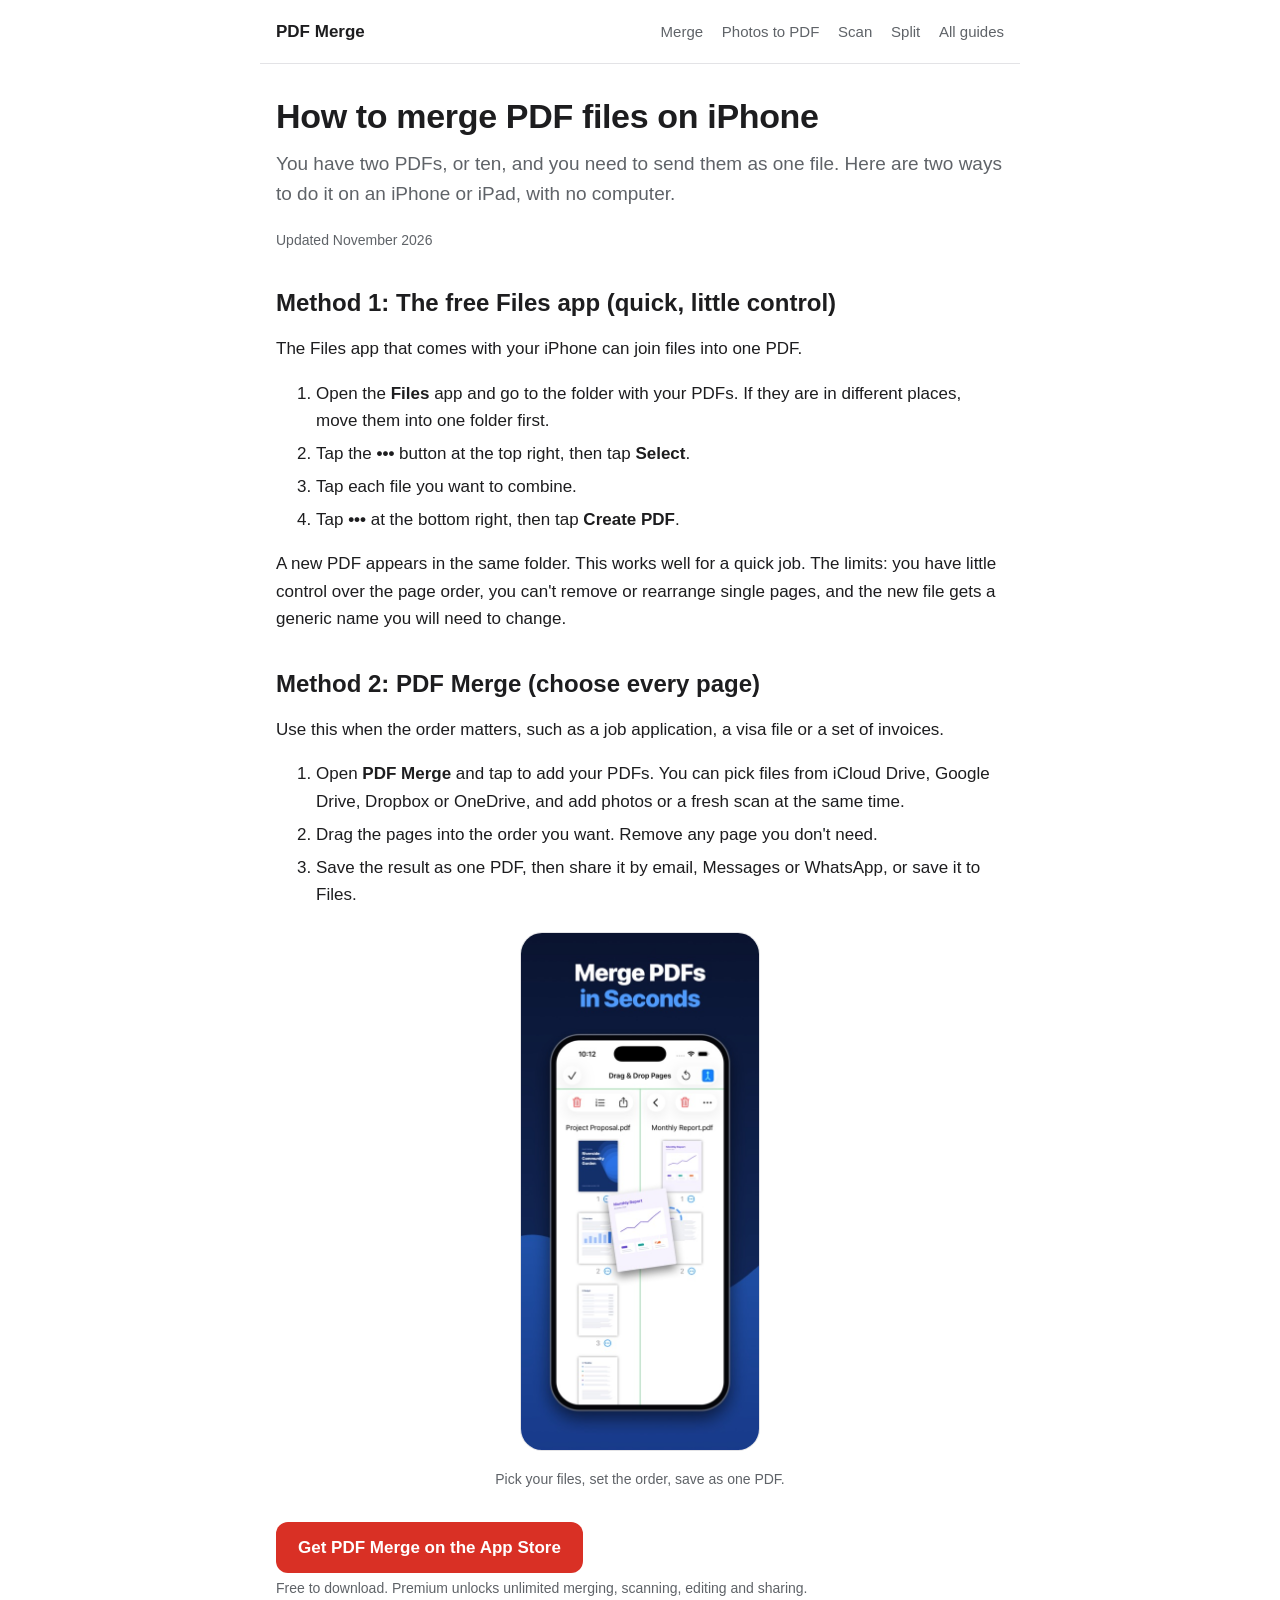
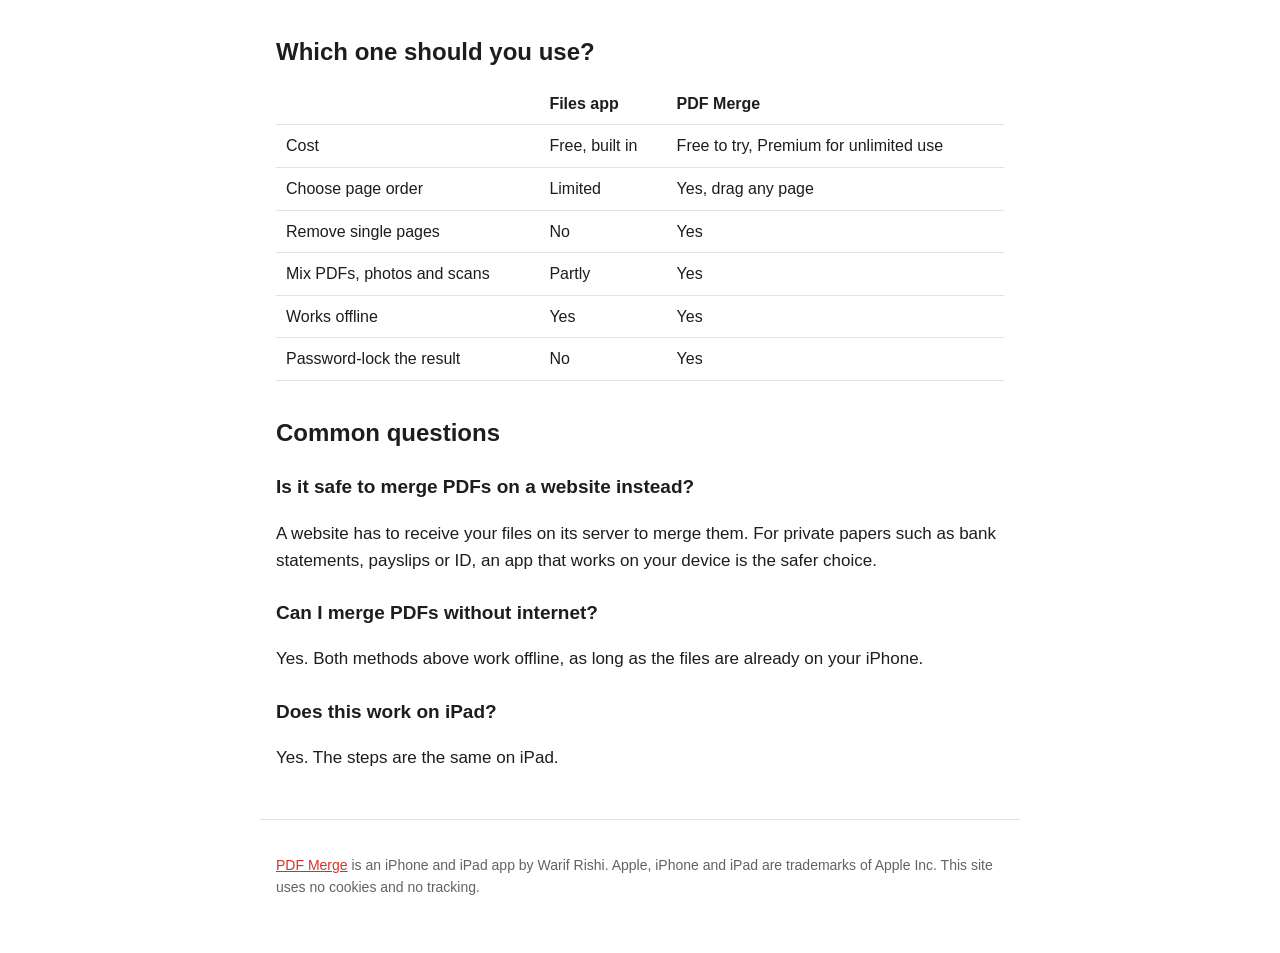
==== merge-pdf-on-iphone.html @ 70d4e58e "PDF Merge website: home and four how-to guides Co-Authored-By: Claude Opus 5.5 <noreply@anthropic.co" ====
<!doctype html>
<html lang="en">
<head>
<meta charset="utf-8">
<meta name="viewport" content="width=device-width, initial-scale=1">
<title>How to Merge PDF Files on iPhone (Free and Offline)</title>
<meta name="description" content="Two ways to combine PDF files on iPhone or iPad: the free built-in Files app method, and how to merge PDFs with full control over page order using PDF Merge.">
<meta name="apple-itunes-app" content="app-id=1482731740">
<link rel="canonical" href="https://rishi420.github.io/pdf-merge/merge-pdf-on-iphone.html">
<link rel="stylesheet" href="style.css">
</head>
<body>
<header>
  <a class="brand" href="./">PDF Merge</a>
  <nav>
    <a href="merge-pdf-on-iphone.html">Merge</a>
    <a href="photos-to-pdf-on-iphone.html">Photos to PDF</a>
    <a href="scan-documents-to-pdf-on-iphone.html">Scan</a>
    <a href="split-pdf-on-iphone.html">Split</a>
    <a class="keep" href="./#guides">All guides</a>
  </nav>
</header>
<main>
  <h1>How to merge PDF files on iPhone</h1>
  <p class="lede">You have two PDFs, or ten, and you need to send them as one file. Here are two ways to do it on an iPhone or iPad, with no computer.</p>
  <p class="updated">Updated November 2026</p>

  <h2>Method 1: The free Files app (quick, little control)</h2>
  <p>The Files app that comes with your iPhone can join files into one PDF.</p>
  <ol>
    <li>Open the <strong>Files</strong> app and go to the folder with your PDFs. If they are in different places, move them into one folder first.</li>
    <li>Tap the <strong>•••</strong> button at the top right, then tap <strong>Select</strong>.</li>
    <li>Tap each file you want to combine.</li>
    <li>Tap <strong>•••</strong> at the bottom right, then tap <strong>Create PDF</strong>.</li>
  </ol>
  <p>A new PDF appears in the same folder. This works well for a quick job. The limits: you have little control over the page order, you can't remove or rearrange single pages, and the new file gets a generic name you will need to change.</p>

  <h2>Method 2: PDF Merge (choose every page)</h2>
  <p>Use this when the order matters, such as a job application, a visa file or a set of invoices.</p>
  <ol>
    <li>Open <strong>PDF Merge</strong> and tap to add your PDFs. You can pick files from iCloud Drive, Google Drive, Dropbox or OneDrive, and add photos or a fresh scan at the same time.</li>
    <li>Drag the pages into the order you want. Remove any page you don't need.</li>
    <li>Save the result as one PDF, then share it by email, Messages or WhatsApp, or save it to Files.</li>
  </ol>
  <figure>
    <img src="img/01-merge-pdfs.jpg" width="480" height="1043" alt="Several PDFs being combined into one file in PDF Merge">
    <figcaption>Pick your files, set the order, save as one PDF.</figcaption>
  </figure>
  <a class="cta" href="https://apps.apple.com/app/id1482731740?ct=site-merge">Get PDF Merge on the App Store</a>
  <span class="cta-note">Free to download. Premium unlocks unlimited merging, scanning, editing and sharing.</span>

  <h2>Which one should you use?</h2>
  <table>
    <tr><th></th><th>Files app</th><th>PDF Merge</th></tr>
    <tr><td>Cost</td><td>Free, built in</td><td>Free to try, Premium for unlimited use</td></tr>
    <tr><td>Choose page order</td><td>Limited</td><td>Yes, drag any page</td></tr>
    <tr><td>Remove single pages</td><td>No</td><td>Yes</td></tr>
    <tr><td>Mix PDFs, photos and scans</td><td>Partly</td><td>Yes</td></tr>
    <tr><td>Works offline</td><td>Yes</td><td>Yes</td></tr>
    <tr><td>Password-lock the result</td><td>No</td><td>Yes</td></tr>
  </table>

  <h2>Common questions</h2>
  <h3>Is it safe to merge PDFs on a website instead?</h3>
  <p>A website has to receive your files on its server to merge them. For private papers such as bank statements, payslips or ID, an app that works on your device is the safer choice.</p>
  <h3>Can I merge PDFs without internet?</h3>
  <p>Yes. Both methods above work offline, as long as the files are already on your iPhone.</p>
  <h3>Does this work on iPad?</h3>
  <p>Yes. The steps are the same on iPad.</p>
</main>
<footer>
  <p><a href="./">PDF Merge</a> is an iPhone and iPad app by Warif Rishi. Apple, iPhone and iPad are trademarks of Apple Inc. This site uses no cookies and no tracking.</p>
</footer>
</body>
</html>
---- style.css ----
:root {
  --bg: #ffffff;
  --text: #1d1d1f;
  --muted: #5f6368;
  --accent: #d93025;
  --accent-text: #ffffff;
  --card: #f5f5f7;
  --border: #e3e3e6;
}
@media (prefers-color-scheme: dark) {
  :root {
    --bg: #111113;
    --text: #f2f2f4;
    --muted: #a1a1a8;
    --accent: #ff5a4e;
    --accent-text: #111113;
    --card: #1c1c1f;
    --border: #2c2c30;
  }
}
* { box-sizing: border-box; }
html { -webkit-text-size-adjust: 100%; }
body {
  margin: 0;
  background: var(--bg);
  color: var(--text);
  font: 17px/1.6 -apple-system, BlinkMacSystemFont, "Segoe UI", Roboto, Helvetica, Arial, sans-serif;
}
a { color: var(--accent); }
header, main, footer { max-width: 760px; margin: 0 auto; padding: 0 16px; }
header { display: flex; align-items: center; justify-content: space-between; gap: 12px; padding-top: 18px; padding-bottom: 18px; border-bottom: 1px solid var(--border); }
header .brand { font-weight: 700; text-decoration: none; color: var(--text); }
header nav a { margin-left: 14px; font-size: 15px; color: var(--muted); text-decoration: none; }
header nav a:hover { color: var(--text); }
h1 { font-size: 34px; line-height: 1.2; margin: 32px 0 12px; letter-spacing: -0.01em; }
h2 { font-size: 24px; line-height: 1.3; margin: 36px 0 10px; }
h3 { font-size: 19px; margin: 24px 0 6px; }
.lede { font-size: 19px; color: var(--muted); margin-top: 0; }
.updated { font-size: 14px; color: var(--muted); }
ol li, ul li { margin-bottom: 6px; }
.cta {
  display: inline-block; margin: 8px 0 4px; padding: 12px 22px; border-radius: 12px;
  background: var(--accent); color: var(--accent-text); font-weight: 600; text-decoration: none;
}
.cta-note { display: block; font-size: 14px; color: var(--muted); }
.box { background: var(--card); border: 1px solid var(--border); border-radius: 14px; padding: 16px 20px; margin: 24px 0; }
.box p:first-child, .box h3:first-child { margin-top: 0; }
.box p:last-child { margin-bottom: 0; }
figure { margin: 24px 0; text-align: center; }
figure img { width: 240px; max-width: 70%; height: auto; border-radius: 22px; border: 1px solid var(--border); }
figcaption { font-size: 14px; color: var(--muted); margin-top: 8px; }
.shots { display: grid; grid-template-columns: repeat(auto-fit, minmax(150px, 1fr)); gap: 14px; margin: 24px 0; }
.shots img { width: 100%; height: auto; border-radius: 18px; border: 1px solid var(--border); }
.guides { list-style: none; padding: 0; }
.guides li { border: 1px solid var(--border); border-radius: 12px; padding: 12px 16px; margin-bottom: 10px; }
.guides a { font-weight: 600; text-decoration: none; }
.guides span { display: block; font-size: 15px; color: var(--muted); }
table { width: 100%; border-collapse: collapse; margin: 16px 0; font-size: 16px; }
th, td { text-align: left; padding: 8px 10px; border-bottom: 1px solid var(--border); vertical-align: top; }
footer { margin-top: 48px; padding-top: 20px; padding-bottom: 40px; border-top: 1px solid var(--border); font-size: 14px; color: var(--muted); }
@media (max-width: 520px) {
  h1 { font-size: 28px; }
  header nav a:not(.keep) { display: none; }
}
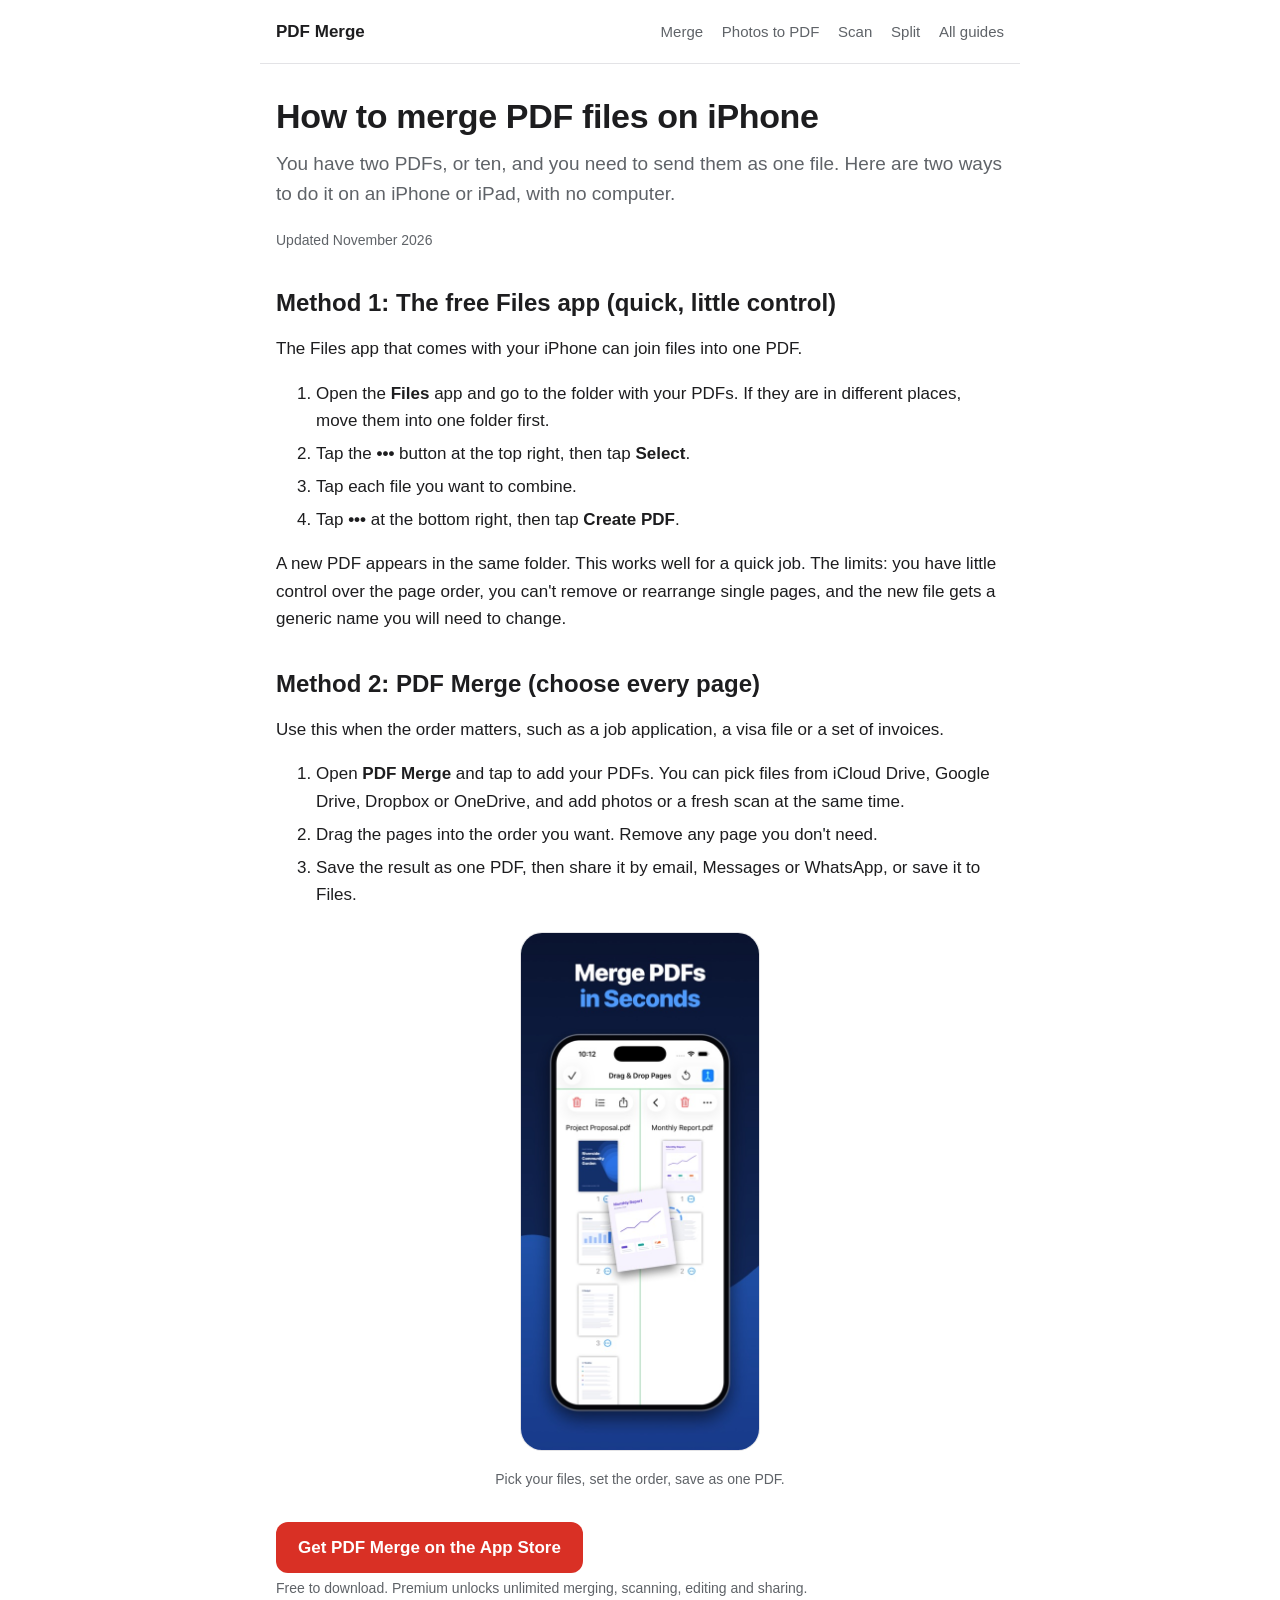
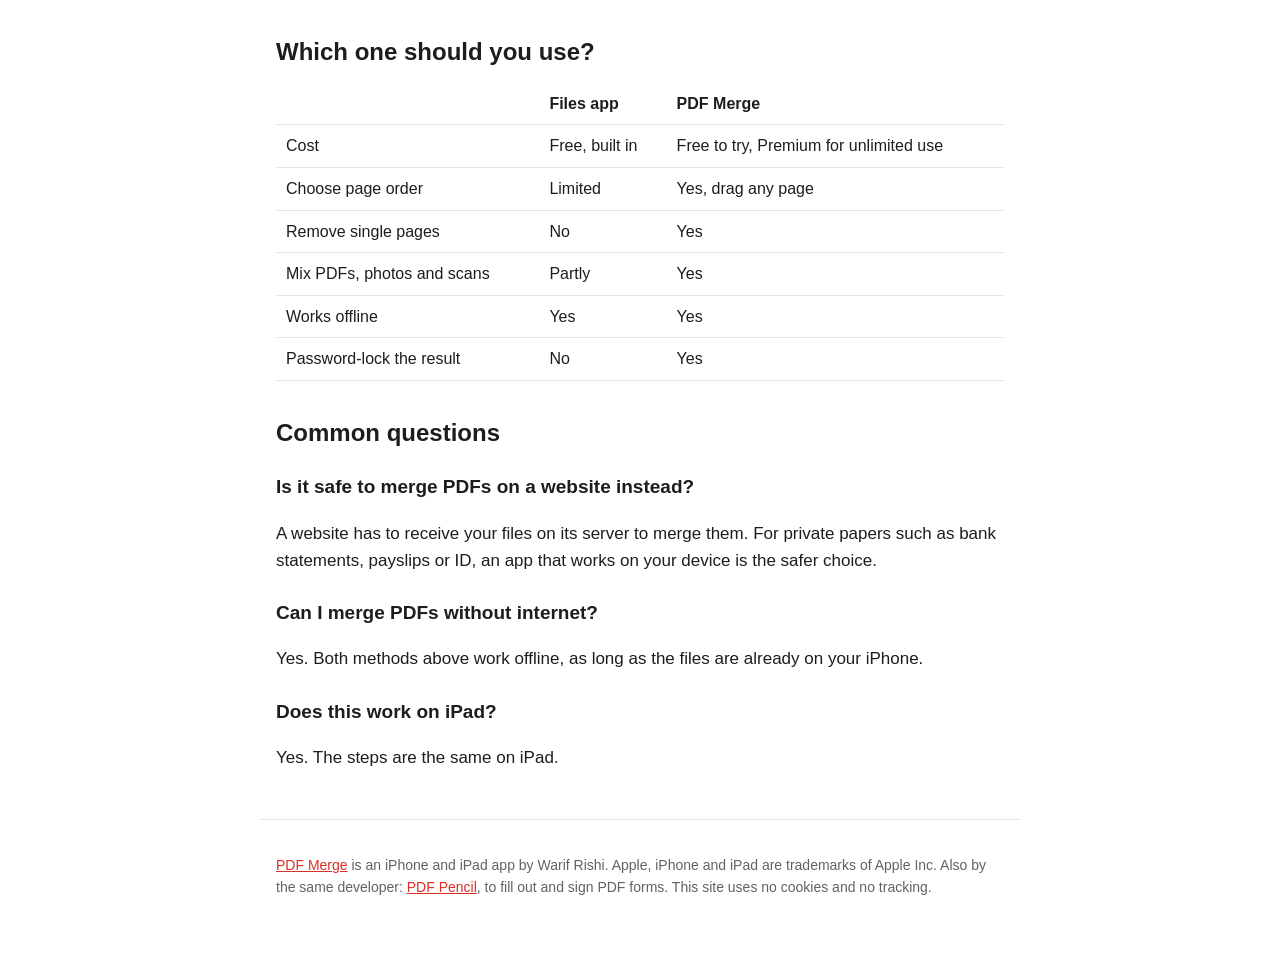
==== commit d8f72891: "Link to the PDF Pencil site Co-Authored-By: Claude Opus 5.5 <noreply@anthropic.com>" ====
--- a/merge-pdf-on-iphone.html
+++ b/merge-pdf-on-iphone.html
@@ -46,7 +46,7 @@
     <img src="img/01-merge-pdfs.jpg" width="480" height="1043" alt="Several PDFs being combined into one file in PDF Merge">
     <figcaption>Pick your files, set the order, save as one PDF.</figcaption>
   </figure>
-  <a class="cta" href="https://apps.apple.com/app/id1482731740?ct=site-merge">Get PDF Merge on the App Store</a>
+  <a class="cta" href="https://apps.apple.com/app/apple-store/id1482731740?pt=117198018&amp;ct=site-merge&amp;mt=8">Get PDF Merge on the App Store</a>
   <span class="cta-note">Free to download. Premium unlocks unlimited merging, scanning, editing and sharing.</span>
 
   <h2>Which one should you use?</h2>
@@ -69,7 +69,7 @@
   <p>Yes. The steps are the same on iPad.</p>
 </main>
 <footer>
-  <p><a href="./">PDF Merge</a> is an iPhone and iPad app by Warif Rishi. Apple, iPhone and iPad are trademarks of Apple Inc. This site uses no cookies and no tracking.</p>
+  <p><a href="./">PDF Merge</a> is an iPhone and iPad app by Warif Rishi. Apple, iPhone and iPad are trademarks of Apple Inc. Also by the same developer: <a href="https://rishi420.github.io/pdf-pencil/">PDF Pencil</a>, to fill out and sign PDF forms. This site uses no cookies and no tracking.</p>
 </footer>
 </body>
 </html>
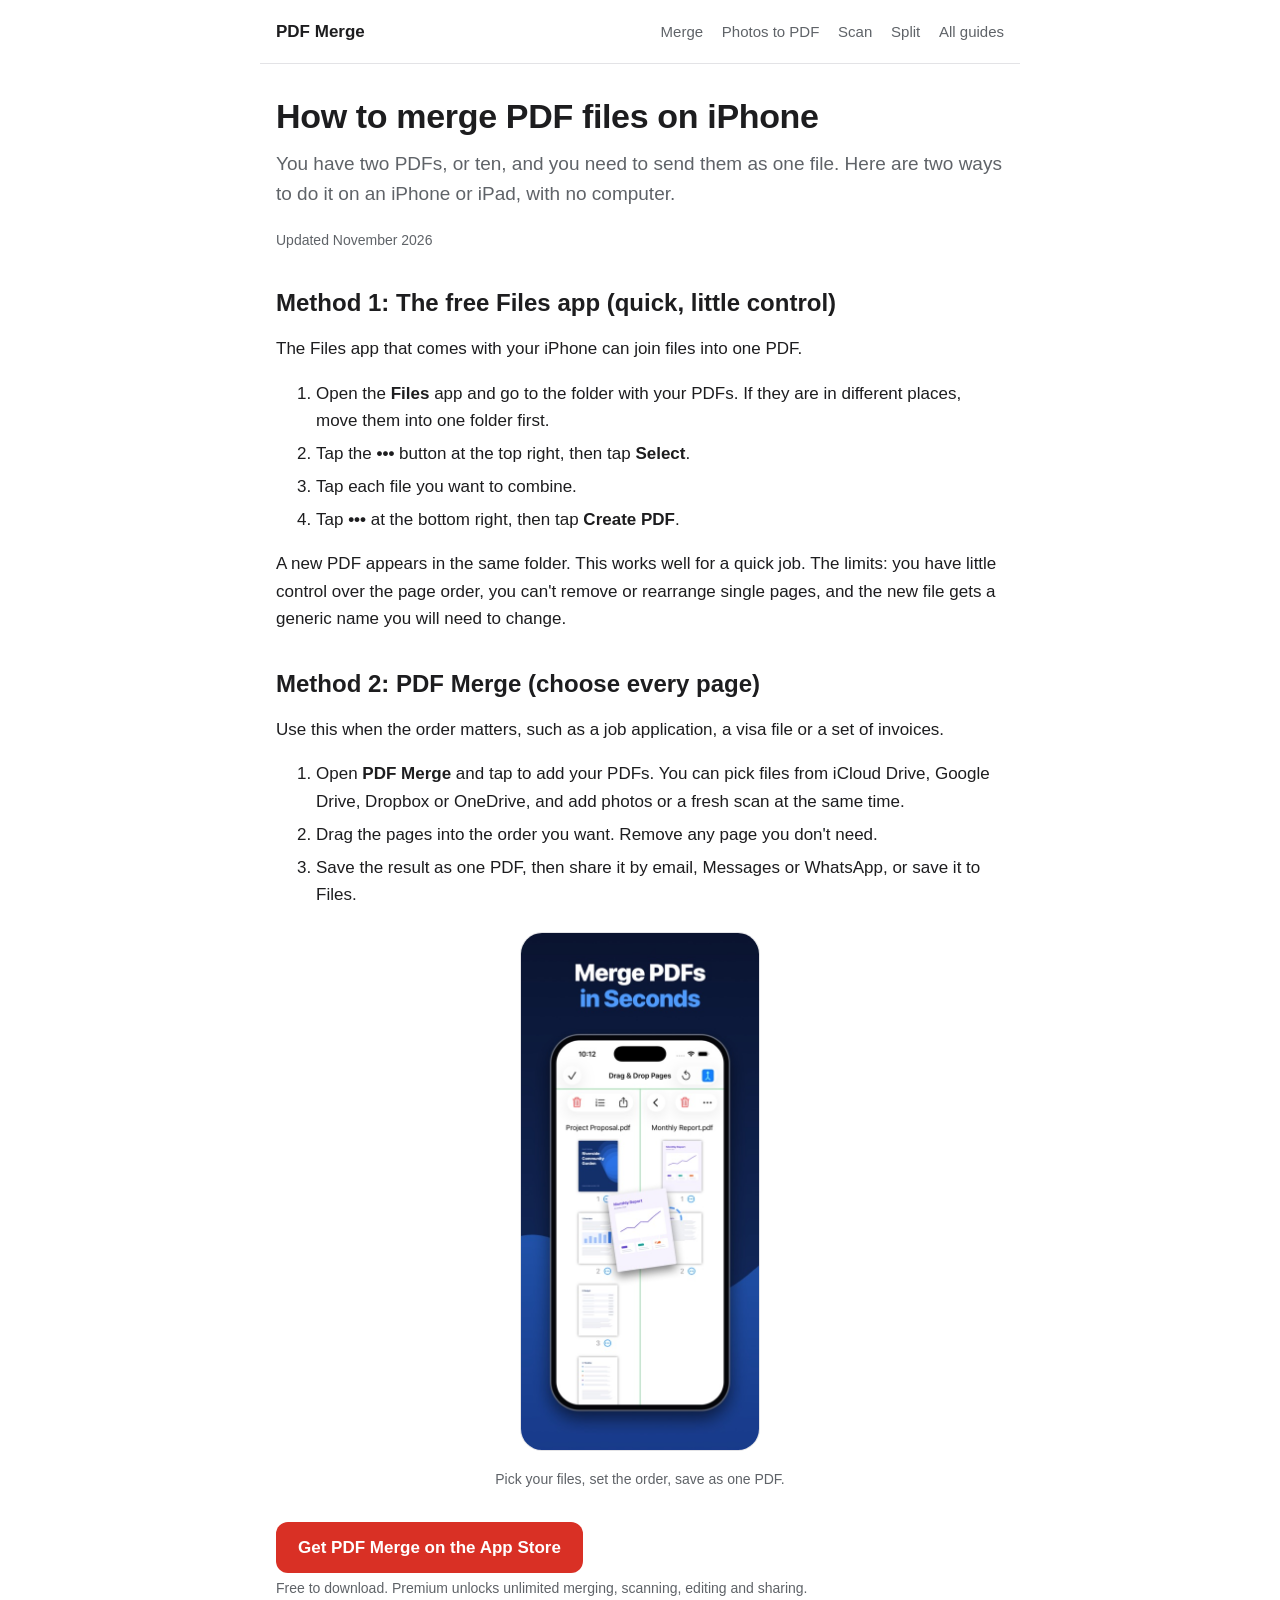
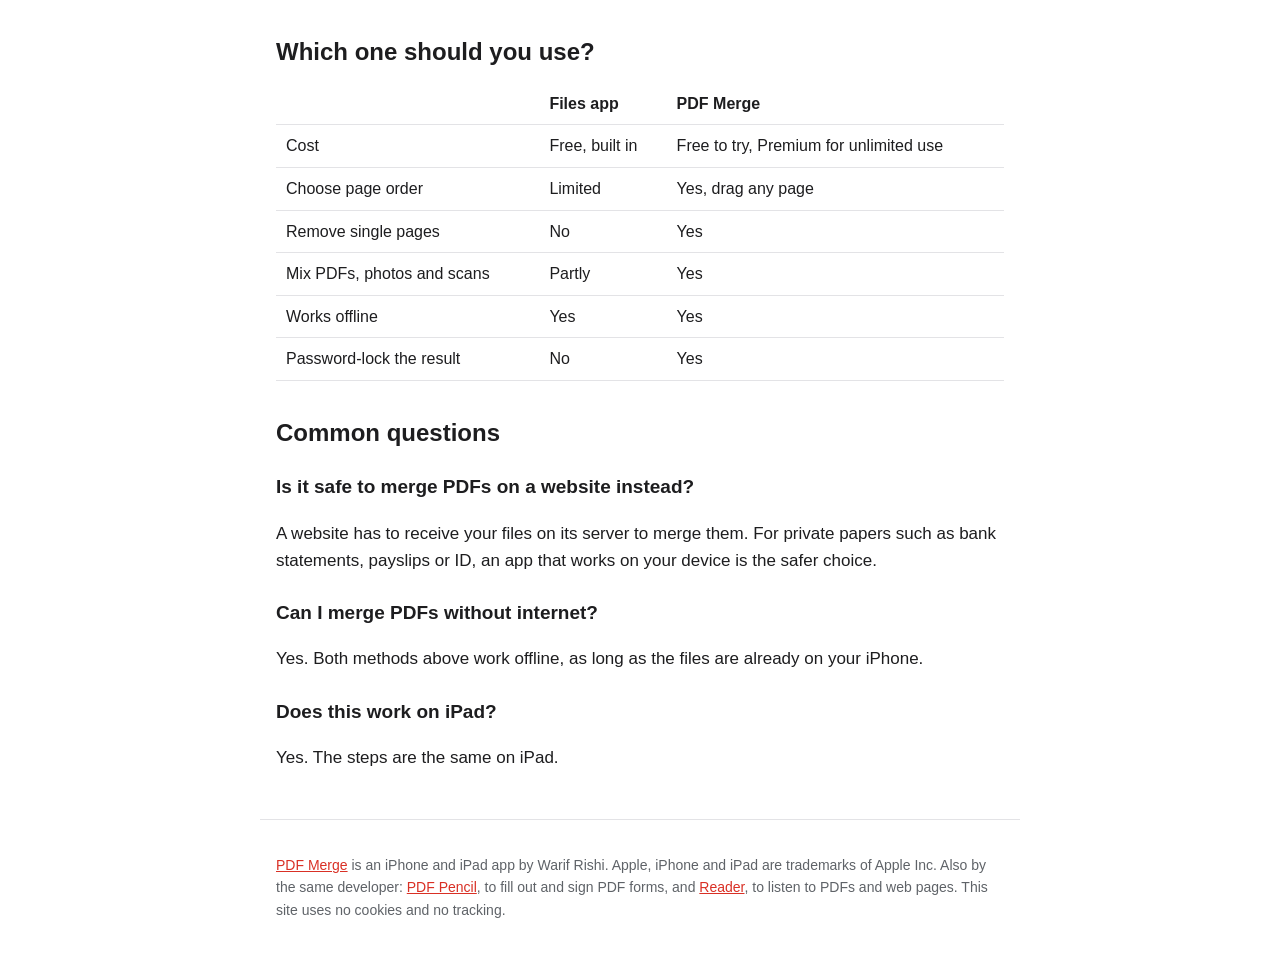
==== commit deac4695: "Link to the Reader site Co-Authored-By: Claude Opus 5.5 <noreply@anthropic.com>" ====
--- a/merge-pdf-on-iphone.html
+++ b/merge-pdf-on-iphone.html
@@ -69,7 +69,7 @@
   <p>Yes. The steps are the same on iPad.</p>
 </main>
 <footer>
-  <p><a href="./">PDF Merge</a> is an iPhone and iPad app by Warif Rishi. Apple, iPhone and iPad are trademarks of Apple Inc. Also by the same developer: <a href="https://rishi420.github.io/pdf-pencil/">PDF Pencil</a>, to fill out and sign PDF forms. This site uses no cookies and no tracking.</p>
+  <p><a href="./">PDF Merge</a> is an iPhone and iPad app by Warif Rishi. Apple, iPhone and iPad are trademarks of Apple Inc. Also by the same developer: <a href="https://rishi420.github.io/pdf-pencil/">PDF Pencil</a>, to fill out and sign PDF forms, and <a href="https://rishi420.github.io/reader/">Reader</a>, to listen to PDFs and web pages. This site uses no cookies and no tracking.</p>
 </footer>
 </body>
 </html>
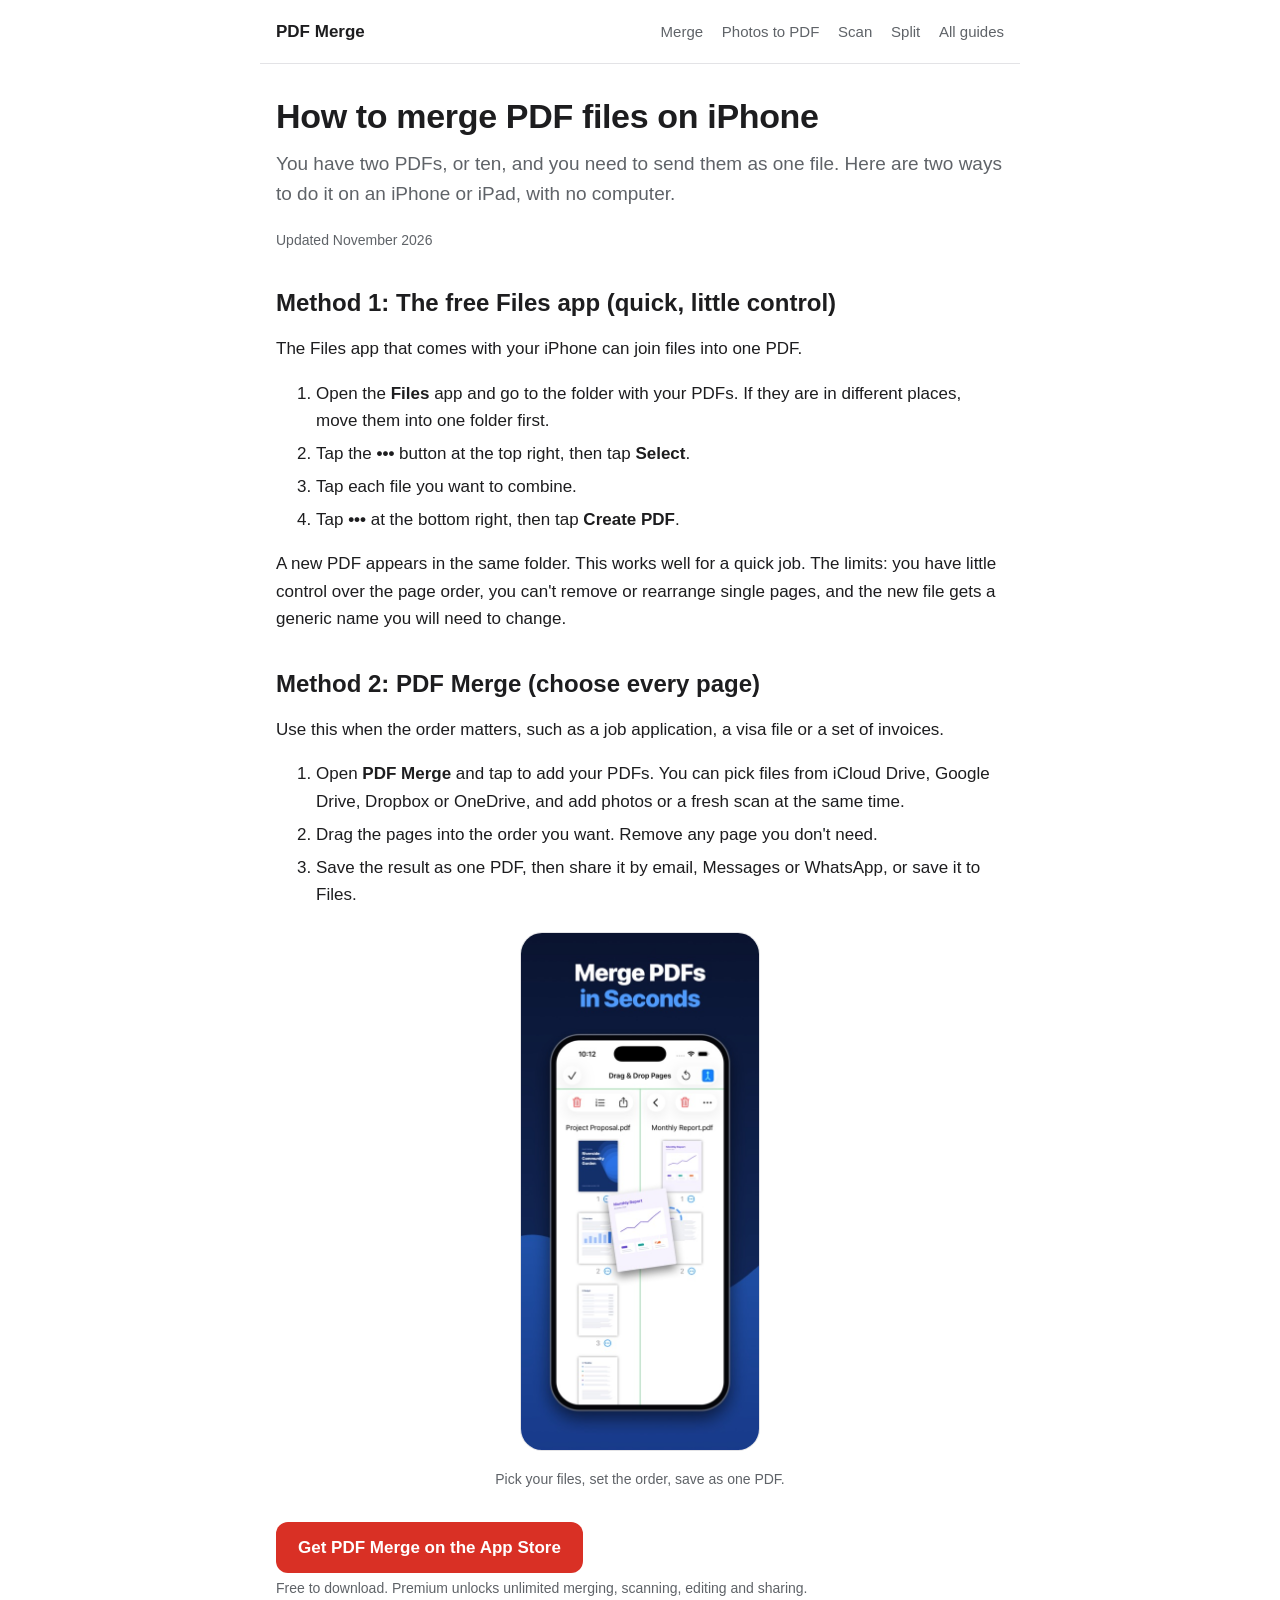
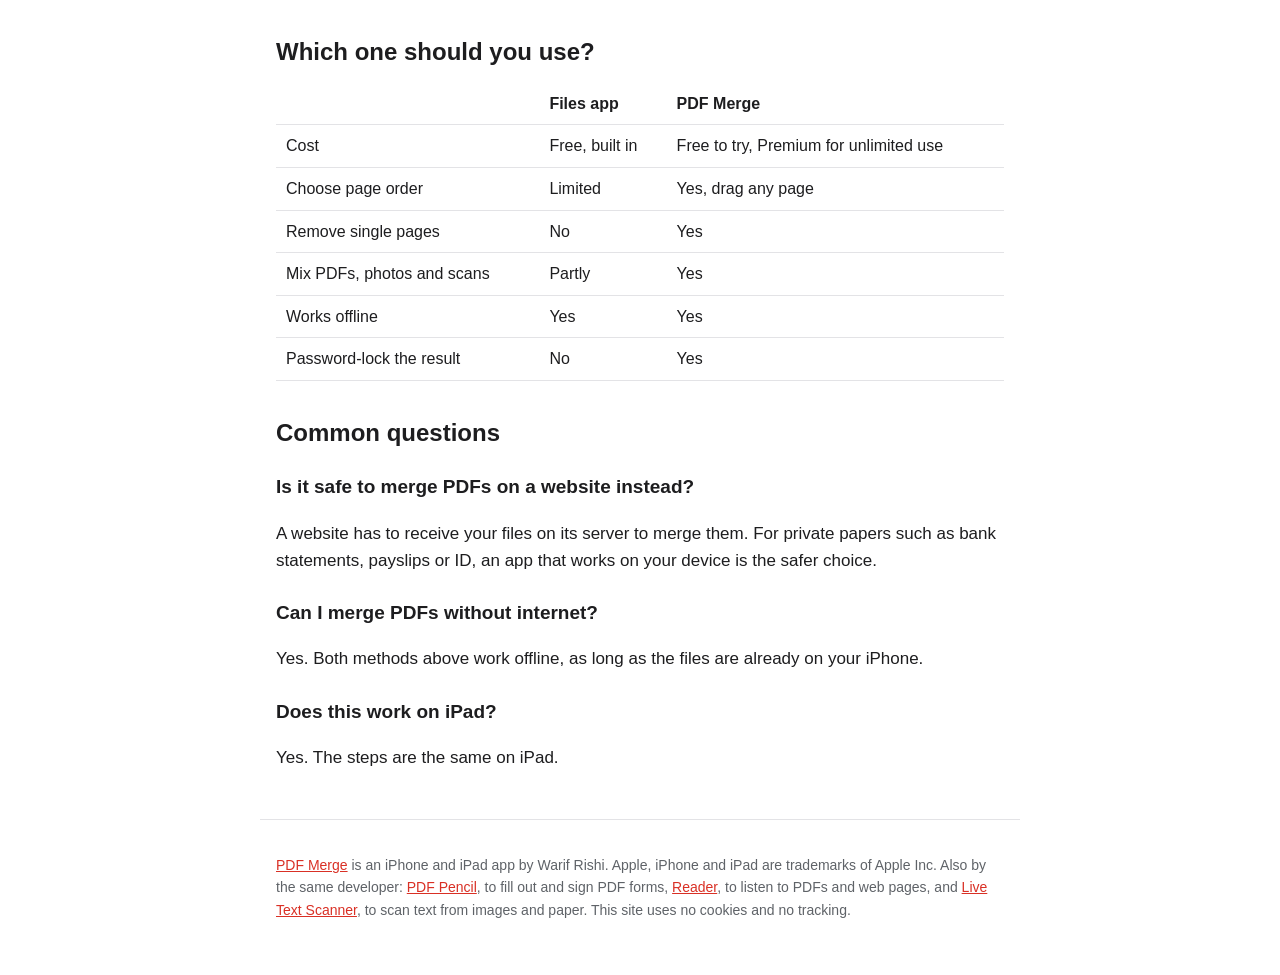
==== commit b78cbfe1: "Link to the Live Text Scanner site Co-Authored-By: Claude Opus 5.5 <noreply@anthropic.com>" ====
--- a/merge-pdf-on-iphone.html
+++ b/merge-pdf-on-iphone.html
@@ -69,7 +69,7 @@
   <p>Yes. The steps are the same on iPad.</p>
 </main>
 <footer>
-  <p><a href="./">PDF Merge</a> is an iPhone and iPad app by Warif Rishi. Apple, iPhone and iPad are trademarks of Apple Inc. Also by the same developer: <a href="https://rishi420.github.io/pdf-pencil/">PDF Pencil</a>, to fill out and sign PDF forms, and <a href="https://rishi420.github.io/reader/">Reader</a>, to listen to PDFs and web pages. This site uses no cookies and no tracking.</p>
+  <p><a href="./">PDF Merge</a> is an iPhone and iPad app by Warif Rishi. Apple, iPhone and iPad are trademarks of Apple Inc. Also by the same developer: <a href="https://rishi420.github.io/pdf-pencil/">PDF Pencil</a>, to fill out and sign PDF forms, <a href="https://rishi420.github.io/reader/">Reader</a>, to listen to PDFs and web pages, and <a href="https://rishi420.github.io/live-text-scanner/">Live Text Scanner</a>, to scan text from images and paper. This site uses no cookies and no tracking.</p>
 </footer>
 </body>
 </html>
